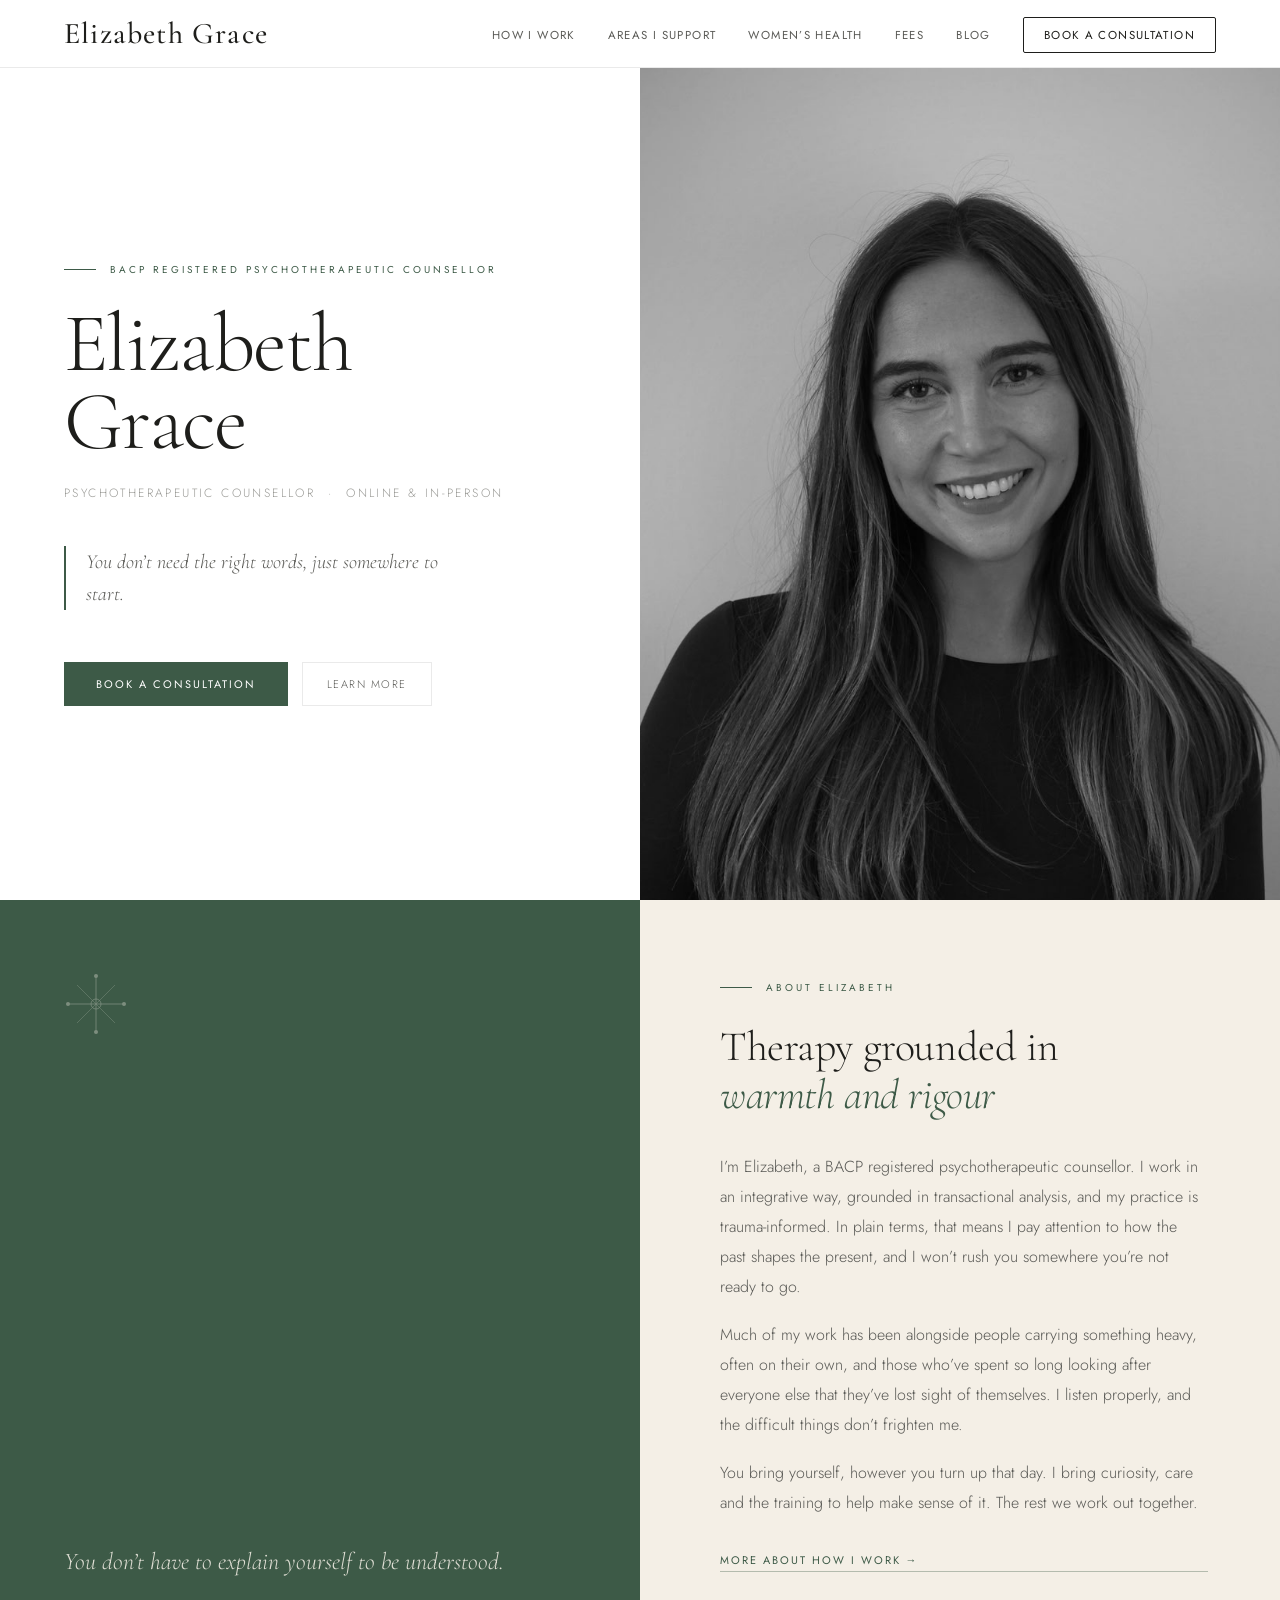
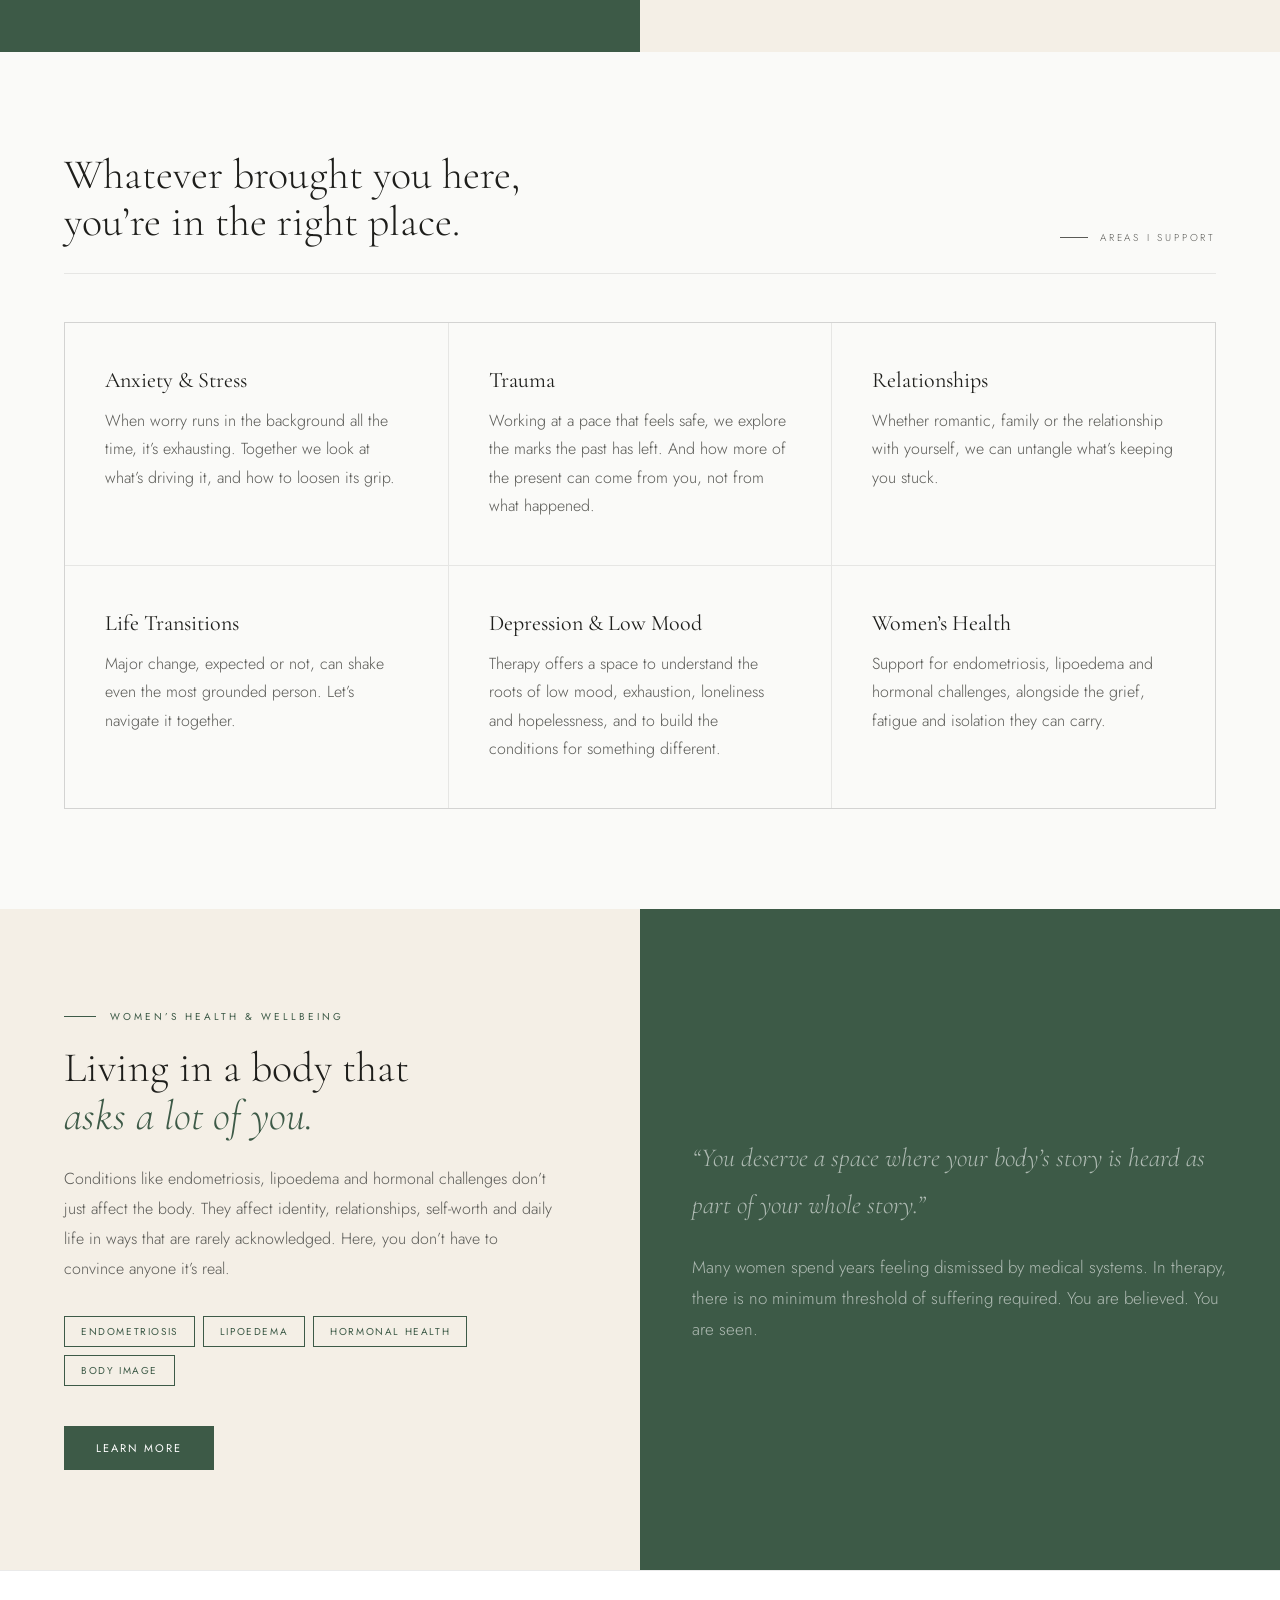
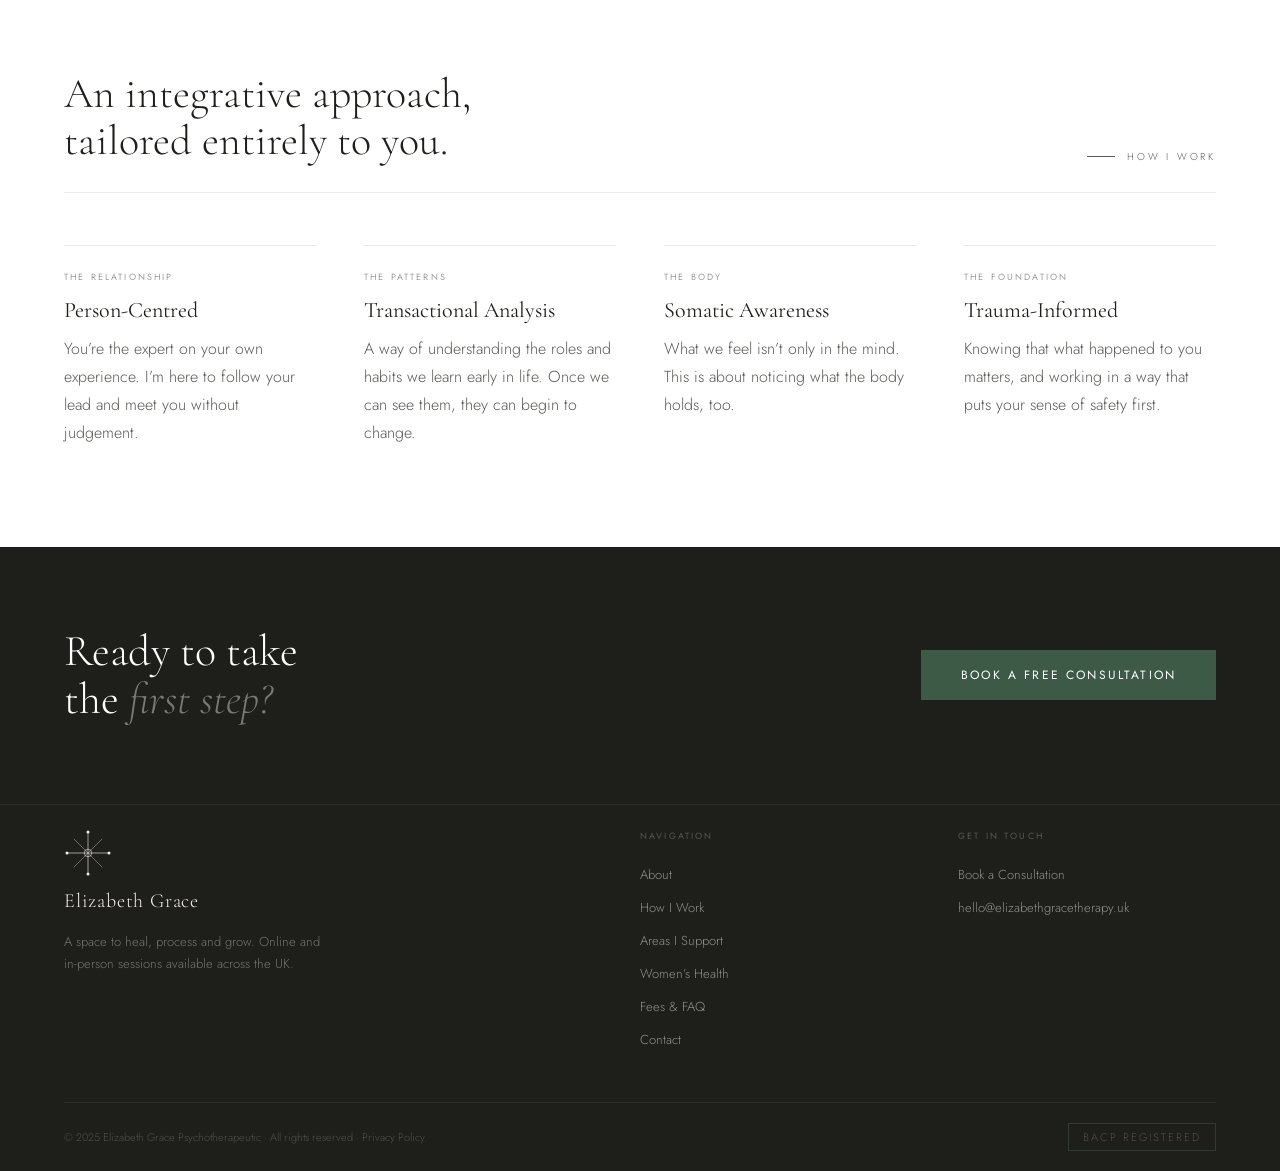
==== index.html @ cefd9133 "Initial site build" ====
﻿<!DOCTYPE html>
<html lang="en">
<head>
<meta charset="UTF-8">
<meta name="viewport" content="width=device-width, initial-scale=1.0">
<title>Elizabeth Grace &mdash; Psychotherapeutic Counsellor</title>
<link rel="stylesheet" href="styles.css">
</head>
<body>

<nav>
  <div class="nav-logo"><a href="index.html">Elizabeth Grace</a></div>
  <ul class="nav-links">
    <li><a href="how-i-work.html">How I Work</a></li>
    <li><a href="areas.html">Areas I Support</a></li>
    <li><a href="womens-health.html">Women&rsquo;s Health</a></li>
    <li><a href="fees.html">Fees</a></li>
    <li><a href="blog.html">Blog</a></li>
    <li><a href="mailto:hello@elizabethgracetherapy.uk" class="nav-book">Book a Consultation</a></li>
  </ul>
</nav>

<section class="hero page-top">
  <div class="hero-left">
    <div class="eyebrow">BACP Registered Psychotherapeutic Counsellor</div>
    <h1 class="hero-name">Elizabeth<br>Grace</h1>
    <p class="hero-role">Psychotherapeutic Counsellor &nbsp;&middot;&nbsp; Online &amp; In-Person</p>
    <p class="hero-tagline">You don&rsquo;t need the right words, just somewhere to start.</p>
    <div class="hero-actions">
      <a href="mailto:hello@elizabethgracetherapy.uk" class="btn-fill">Book a Consultation</a>
      <a href="about.html" class="btn-outline">Learn More</a>
    </div>
  </div>
  <div class="hero-right">
    <img src="assets/lizzie.jpeg" alt="Elizabeth Grace" style="background:#e8e0d5;">
  </div>
</section>

<section class="about">
  <div class="about-green">
    <svg class="about-star" width="64" height="64" viewBox="0 0 64 64" fill="none">
      <line x1="32" y1="4" x2="32" y2="60" stroke="#F4EFE6" stroke-width="0.8"/>
      <line x1="4" y1="32" x2="60" y2="32" stroke="#F4EFE6" stroke-width="0.8"/>
      <line x1="13" y1="13" x2="51" y2="51" stroke="#F4EFE6" stroke-width="0.5"/>
      <line x1="51" y1="13" x2="13" y2="51" stroke="#F4EFE6" stroke-width="0.5"/>
      <circle cx="32" cy="4" r="2" fill="#F4EFE6"/>
      <circle cx="32" cy="60" r="2" fill="#F4EFE6"/>
      <circle cx="4" cy="32" r="2" fill="#F4EFE6"/>
      <circle cx="60" cy="32" r="2" fill="#F4EFE6"/>
      <circle cx="32" cy="32" r="5" stroke="#F4EFE6" stroke-width="0.8" fill="none"/>
    </svg>
    <div>
      <p class="about-quote">You don&rsquo;t have to explain yourself to be understood.</p>
    </div>
  </div>
  <div class="about-text">
    <div class="eyebrow">About Elizabeth</div>
    <h2>Therapy grounded in<br><em>warmth and rigour</em></h2>
    <p>I&rsquo;m Elizabeth, a BACP registered psychotherapeutic counsellor. I work in an integrative way, grounded in transactional analysis, and my practice is trauma-informed. In plain terms, that means I pay attention to how the past shapes the present, and I won&rsquo;t rush you somewhere you&rsquo;re not ready to go.</p>
    <p>Much of my work has been alongside people carrying something heavy, often on their own, and those who&rsquo;ve spent so long looking after everyone else that they&rsquo;ve lost sight of themselves. I listen properly, and the difficult things don&rsquo;t frighten me.</p>
    <p>You bring yourself, however you turn up that day. I bring curiosity, care and the training to help make sense of it. The rest we work out together.</p>
    <a href="how-i-work.html" class="text-link">More about how I work &rarr;</a>
  </div>
</section>

<section class="areas">
  <div class="section-header">
    <h2>Whatever brought you here,<br>you&rsquo;re in the right place.</h2>
    <span class="section-eyebrow">Areas I Support</span>
  </div>
  <div class="areas-grid">
    <div class="area-card">
      <div class="area-title">Anxiety &amp; Stress</div>
      <p class="area-desc">When worry runs in the background all the time, it&rsquo;s exhausting. Together we look at what&rsquo;s driving it, and how to loosen its grip.</p>
    </div>
    <div class="area-card">
      <div class="area-title">Trauma</div>
      <p class="area-desc">Working at a pace that feels safe, we explore the marks the past has left. And how more of the present can come from you, not from what happened.</p>
    </div>
    <div class="area-card">
      <div class="area-title">Relationships</div>
      <p class="area-desc">Whether romantic, family or the relationship with yourself, we can untangle what&rsquo;s keeping you stuck.</p>
    </div>
    <div class="area-card">
      <div class="area-title">Life Transitions</div>
      <p class="area-desc">Major change, expected or not, can shake even the most grounded person. Let&rsquo;s navigate it together.</p>
    </div>
    <div class="area-card">
      <div class="area-title">Depression &amp; Low Mood</div>
      <p class="area-desc">Therapy offers a space to understand the roots of low mood, exhaustion, loneliness and hopelessness, and to build the conditions for something different.</p>
    </div>
    <div class="area-card">
      <div class="area-title">Women&rsquo;s Health</div>
      <p class="area-desc">Support for endometriosis, lipoedema and hormonal challenges, alongside the grief, fatigue and isolation they can carry.</p>
    </div>
  </div>
</section>

<section class="womens">
  <div class="womens-text">
    <div class="eyebrow" style="margin-bottom:20px">Women&rsquo;s Health &amp; Wellbeing</div>
    <h2>Living in a body that<br><em>asks a lot of you.</em></h2>
    <p>Conditions like endometriosis, lipoedema and hormonal challenges don&rsquo;t just affect the body. They affect identity, relationships, self-worth and daily life in ways that are rarely acknowledged. Here, you don&rsquo;t have to convince anyone it&rsquo;s real.</p>
    <div class="tags">
      <span class="tag">Endometriosis</span>
      <span class="tag">Lipoedema</span>
      <span class="tag">Hormonal Health</span>
      <span class="tag">Body Image</span>
    </div>
    <a href="womens-health.html" class="btn-fill">Learn More</a>
  </div>
  <div class="womens-panel">
    <p class="panel-quote">&ldquo;You deserve a space where your body&rsquo;s story is heard as part of your whole story.&rdquo;</p>
    <p>Many women spend years feeling dismissed by medical systems. In therapy, there is no minimum threshold of suffering required. You are believed. You are seen.</p>
  </div>
</section>

<section class="how">
  <div class="section-header">
    <h2>An integrative approach,<br>tailored entirely to you.</h2>
    <span class="section-eyebrow">How I Work</span>
  </div>
  <div class="how-grid">
    <div class="how-card">
      <div class="how-label">The Relationship</div>
      <div class="how-title">Person-Centred</div>
      <p class="how-desc">You&rsquo;re the expert on your own experience. I&rsquo;m here to follow your lead and meet you without judgement.</p>
    </div>
    <div class="how-card">
      <div class="how-label">The Patterns</div>
      <div class="how-title">Transactional Analysis</div>
      <p class="how-desc">A way of understanding the roles and habits we learn early in life. Once we can see them, they can begin to change.</p>
    </div>
    <div class="how-card">
      <div class="how-label">The Body</div>
      <div class="how-title">Somatic Awareness</div>
      <p class="how-desc">What we feel isn&rsquo;t only in the mind. This is about noticing what the body holds, too.</p>
    </div>
    <div class="how-card">
      <div class="how-label">The Foundation</div>
      <div class="how-title">Trauma-Informed</div>
      <p class="how-desc">Knowing that what happened to you matters, and working in a way that puts your sense of safety first.</p>
    </div>
  </div>
</section>

<div class="cta-band">
  <h2>Ready to take<br>the <em>first step?</em></h2>
  <a href="mailto:hello@elizabethgracetherapy.uk" class="btn-fill" style="font-size:12px; padding:16px 40px;">Book a Free Consultation</a>
</div>

<footer>
  <div class="footer-grid">
    <div>
      <div class="footer-logo">
        <svg width="48" height="48" viewBox="0 0 64 64" fill="none">
          <line x1="32" y1="4" x2="32" y2="60" stroke="#F4EFE6" stroke-width="0.8"/>
          <line x1="4" y1="32" x2="60" y2="32" stroke="#F4EFE6" stroke-width="0.8"/>
          <line x1="13" y1="13" x2="51" y2="51" stroke="#F4EFE6" stroke-width="0.5"/>
          <line x1="51" y1="13" x2="13" y2="51" stroke="#F4EFE6" stroke-width="0.5"/>
          <circle cx="32" cy="4" r="2" fill="#F4EFE6"/>
          <circle cx="32" cy="60" r="2" fill="#F4EFE6"/>
          <circle cx="4" cy="32" r="2" fill="#F4EFE6"/>
          <circle cx="60" cy="32" r="2" fill="#F4EFE6"/>
          <circle cx="32" cy="32" r="5" stroke="#F4EFE6" stroke-width="0.8" fill="none"/>
        </svg>
        <span class="footer-logo-text">Elizabeth Grace</span>
      </div>
      <p class="footer-desc">A space to heal, process and grow. Online and in-person sessions available across the UK.</p>
    </div>
    <div>
      <div class="footer-heading">Navigation</div>
      <ul class="footer-links">
        <li><a href="about.html">About</a></li>
        <li><a href="how-i-work.html">How I Work</a></li>
        <li><a href="areas.html">Areas I Support</a></li>
        <li><a href="womens-health.html">Women&rsquo;s Health</a></li>
        <li><a href="fees.html">Fees &amp; FAQ</a></li>
        <li><a href="contact.html">Contact</a></li>
      </ul>
    </div>
    <div>
      <div class="footer-heading">Get in Touch</div>
      <ul class="footer-links">
        <li><a href="mailto:hello@elizabethgracetherapy.uk">Book a Consultation</a></li>
        <li><a href="mailto:hello@elizabethgracetherapy.uk">hello@elizabethgracetherapy.uk</a></li>
      </ul>
    </div>
  </div>
  <div class="footer-bottom">
    <span>&copy; 2025 Elizabeth Grace Psychotherapeutic &middot; All rights reserved &middot; Privacy Policy</span>
    <span class="bacp-pill">BACP Registered</span>
  </div>
</footer>

</body>
</html>
---- styles.css ----
@import url('https://fonts.googleapis.com/css2?family=Cormorant+Garamond:ital,wght@0,300;0,400;0,500;1,300;1,400&family=Jost:wght@300;400;500&display=swap');

*, *::before, *::after { box-sizing: border-box; margin: 0; padding: 0; }

:root {
  --cream: #F4EFE6;
  --white: #FFFFFF;
  --off-white: #FAFAF8;
  --charcoal: #1E1E1B;
  --mid: #5A5A56;
  --light: #9A9A96;
  --green: #3D5A47;
  --green-mid: #4e7060;
  --border: rgba(30,30,27,0.09);
}

body { font-family: 'Jost', sans-serif; background: var(--white); color: var(--charcoal); }

/* ─── NAV ─────────────────────────────────────── */
nav {
  position: fixed; top: 0; left: 0; right: 0; z-index: 200;
  background: var(--white); border-bottom: 1px solid var(--border);
  padding: 0 64px; height: 68px;
  display: flex; align-items: center; justify-content: space-between;
}
.nav-logo a {
  font-family: 'Cormorant Garamond', serif;
  font-size: 30px;
  font-weight: 500;
  color: #1E1E1B;
  letter-spacing: 0.04em;
  text-decoration: none;
}
.nav-links { display: flex; gap: 32px; list-style: none; align-items: center; }
.nav-links a {
  text-decoration: none; color: var(--mid);
  font-size: 11.5px; letter-spacing: 0.12em; text-transform: uppercase;
  font-weight: 400; transition: color 0.2s;
}
.nav-links a:hover { color: var(--charcoal); }
.nav-links a.active { color: var(--charcoal); }
.nav-book {
  border: 1px solid var(--charcoal) !important;
  color: var(--charcoal) !important;
  padding: 9px 20px; border-radius: 2px;
  white-space: nowrap; flex-shrink: 0;
  transition: background 0.2s !important, color 0.2s !important;
}
.nav-book:hover { background: var(--charcoal) !important; color: var(--white) !important; }

/* ─── PAGE TOP OFFSET ─────────────────────────── */
.page-top { margin-top: 68px; }

/* ─── SHARED UTILITIES ────────────────────────── */
.eyebrow {
  font-size: 10px; letter-spacing: 0.3em; text-transform: uppercase;
  color: var(--green); font-weight: 400; margin-bottom: 28px;
  display: flex; align-items: center; gap: 14px;
}
.eyebrow::before {
  content: ''; display: block; width: 32px; height: 1px; background: var(--green);
}
.section-header {
  display: flex; justify-content: space-between; align-items: flex-end;
  margin-bottom: 48px; padding-bottom: 28px; border-bottom: 1px solid var(--border);
}
.section-header h2 {
  font-family: 'Cormorant Garamond', serif;
  font-size: 42px; font-weight: 300; color: var(--charcoal); line-height: 1.1;
}
.section-eyebrow {
  font-size: 10px; letter-spacing: 0.28em; text-transform: uppercase;
  color: var(--mid); font-weight: 300;
  display: flex; align-items: center; gap: 12px;
}
.section-eyebrow::before {
  content: ''; display: block; width: 28px; height: 1px; background: var(--mid);
}
.btn-fill {
  display: inline-block; background: var(--green); color: var(--white);
  padding: 14px 32px; text-decoration: none;
  font-size: 11px; letter-spacing: 0.18em; text-transform: uppercase;
  font-weight: 400; transition: background 0.2s;
}
.btn-fill:hover { background: var(--green-mid); }
.btn-outline {
  display: inline-block; border: 1px solid var(--border);
  color: var(--mid); padding: 13px 24px; text-decoration: none;
  font-size: 11px; letter-spacing: 0.14em; text-transform: uppercase;
  font-weight: 300; transition: border-color 0.2s, color 0.2s;
}
.btn-outline:hover { border-color: var(--charcoal); color: var(--charcoal); }
.text-link {
  display: inline-flex; align-items: center; gap: 8px;
  margin-top: 16px; color: var(--green); text-decoration: none;
  font-size: 11px; letter-spacing: 0.18em; text-transform: uppercase;
  font-weight: 400; border-bottom: 1px solid rgba(61,90,71,0.35);
  padding-bottom: 3px; transition: border-color 0.2s;
}
.text-link:hover { border-color: var(--green); }

/* ─── HERO ────────────────────────────────────── */
.hero {
  display: grid;
  grid-template-columns: 1fr 1fr;
  height: calc(100vh - 68px);
  min-height: 560px;
}
.hero-left {
  display: flex; flex-direction: column; justify-content: center;
  padding: 80px 72px 80px 64px;
  background: var(--white);
}
.hero-name {
  font-family: 'Cormorant Garamond', serif;
  font-size: clamp(56px, 6.5vw, 88px);
  font-weight: 300; color: var(--charcoal);
  line-height: 0.93; letter-spacing: -0.02em;
  margin-bottom: 24px;
}
.hero-role {
  font-size: 12px; letter-spacing: 0.2em; text-transform: uppercase;
  color: var(--light); font-weight: 300; margin-bottom: 44px;
}
.hero-tagline {
  font-family: 'Cormorant Garamond', serif;
  font-size: 20px; font-style: italic; font-weight: 300;
  color: var(--mid); line-height: 1.6; margin-bottom: 52px;
  max-width: 380px; border-left: 2px solid var(--green);
  padding-left: 20px;
}
.hero-actions { display: flex; gap: 14px; align-items: center; }
.hero-right { position: relative; overflow: hidden; }
.hero-right img {
  width: 100%; height: 100%;
  object-fit: cover; object-position: center 10%;
  display: block; background: var(--cream);
}

/* ─── ABOUT SPLIT ─────────────────────────────── */
.about {
  display: grid;
  grid-template-columns: 1fr 1fr;
  min-height: 680px;
}
.about-green {
  background: var(--green);
  display: flex; flex-direction: column;
  justify-content: space-between;
  padding: 72px 64px;
}
.about-star { opacity: 0.35; }
.about-quote {
  font-family: 'Cormorant Garamond', serif;
  font-size: 24px; font-style: italic; font-weight: 300;
  color: rgba(244,239,230,0.88); line-height: 1.55; margin-bottom: 0;
}
.about-quote-attr {
  font-size: 9px; letter-spacing: 0.22em; text-transform: uppercase;
  color: rgba(244,239,230,0.4); font-weight: 300;
}
.about-text {
  background: var(--cream);
  padding: 80px 72px 80px 80px;
  display: flex; flex-direction: column; justify-content: center;
}
.about-text h2 {
  font-family: 'Cormorant Garamond', serif;
  font-size: 42px; font-weight: 300; color: var(--charcoal);
  line-height: 1.15; margin-bottom: 32px; letter-spacing: -0.01em;
}
.about-text h2 em { font-style: italic; color: var(--green); }
.about-text p {
  font-size: 16px; line-height: 1.88; color: var(--mid);
  font-weight: 300; margin-bottom: 18px; max-width: 480px;
}

/* ─── AREAS ───────────────────────────────────── */
.areas {
  padding: 100px 64px;
  background: var(--off-white);
}
.areas-grid {
  display: grid; grid-template-columns: repeat(3, 1fr);
  gap: 1px; background: var(--border); border: 1px solid var(--border);
}
.area-card {
  background: var(--off-white); padding: 44px 40px; transition: background 0.2s;
}
.area-card:hover { background: var(--white); }
.area-title {
  font-family: 'Cormorant Garamond', serif; font-size: 22px;
  font-weight: 400; color: var(--charcoal); margin-bottom: 14px;
}
.area-desc { font-size: 16px; line-height: 1.78; color: var(--mid); font-weight: 300; }

/* ─── WOMEN'S HEALTH ──────────────────────────── */
.womens {
  display: grid; grid-template-columns: 1fr 1fr;
  background: var(--cream);
}
.womens-text { padding: 100px 80px 100px 64px; }
.womens-text h2 {
  font-family: 'Cormorant Garamond', serif; font-size: 42px;
  font-weight: 300; color: var(--charcoal); line-height: 1.15; margin-bottom: 24px;
}
.womens-text h2 em { font-style: italic; color: var(--green); }
.womens-text p {
  font-size: 16px; line-height: 1.88; color: var(--mid);
  font-weight: 300; margin-bottom: 32px; max-width: 520px;
}
.tags { display: flex; flex-wrap: wrap; gap: 8px; margin-bottom: 40px; }
.tag {
  border: 1px solid var(--green); color: var(--green);
  font-size: 10px; letter-spacing: 0.16em; text-transform: uppercase;
  padding: 7px 16px; font-weight: 400;
}
.womens-panel {
  background: var(--green); padding: 90px 52px;
  display: flex; flex-direction: column; justify-content: center;
}
.panel-quote {
  font-family: 'Cormorant Garamond', serif; font-size: 24px;
  font-weight: 300; font-style: italic;
  color: rgba(255,255,255,0.88); line-height: 1.55; margin-bottom: 24px;
}
.womens-panel .panel-quote { font-size: 26px; }
.womens-panel p {
  font-size: 17px; line-height: 1.8; color: rgba(255,255,255,0.58); font-weight: 300;
}

/* ─── HOW I WORK ──────────────────────────────── */
.how {
  padding: 100px 64px;
  background: var(--white);
  border-top: 1px solid var(--border);
}
.how-grid {
  display: grid; grid-template-columns: repeat(4, 1fr);
  gap: 48px; margin-top: 52px;
}
.how-card { border-top: 1px solid var(--border); padding-top: 24px; }
.how-label {
  font-size: 9px; letter-spacing: 0.24em; text-transform: uppercase;
  color: var(--light); font-weight: 400; margin-bottom: 14px;
}
.how-title {
  font-family: 'Cormorant Garamond', serif; font-size: 22px;
  font-weight: 400; color: var(--charcoal); margin-bottom: 12px;
}
.how-desc { font-size: 16px; line-height: 1.75; color: var(--mid); font-weight: 300; }

/* ─── CTA BAND ────────────────────────────────── */
.cta-band {
  background: var(--charcoal); padding: 80px 64px;
  display: flex; align-items: center; justify-content: space-between; gap: 40px;
}
.cta-band h2 {
  font-family: 'Cormorant Garamond', serif; font-size: 44px;
  font-weight: 300; color: var(--white); line-height: 1.1;
}
.cta-band h2 em { font-style: italic; color: rgba(255,255,255,0.4); }

/* ─── PAGE HEADER ─────────────────────────────── */
.page-header {
  padding: 80px 64px 64px;
  background: var(--cream);
  border-bottom: 1px solid var(--border);
}
.page-header .eyebrow { margin-bottom: 20px; }
.page-header h1 {
  font-family: 'Cormorant Garamond', serif;
  font-size: clamp(40px, 5vw, 68px);
  font-weight: 300; color: var(--charcoal);
  line-height: 1.05; letter-spacing: -0.02em;
  max-width: 700px;
}
.page-header h1 em { font-style: italic; color: var(--green); }
.page-header p {
  font-size: 15px; line-height: 1.85; color: var(--mid);
  font-weight: 300; max-width: 560px; margin-top: 28px;
}

/* ─── FEES ────────────────────────────────────── */
.fees-section { padding: 100px 64px; background: var(--white); }
.fees-grid {
  display: grid; grid-template-columns: 1fr 1fr;
  gap: 2px; background: var(--border); border: 1px solid var(--border);
  margin-bottom: 72px;
}
.fee-card {
  background: var(--white); padding: 52px 48px;
}
.fee-card.featured { background: var(--off-white); }
.fee-label {
  font-size: 9px; letter-spacing: 0.24em; text-transform: uppercase;
  color: var(--light); font-weight: 400; margin-bottom: 14px;
}
.fee-title {
  font-family: 'Cormorant Garamond', serif; font-size: 28px;
  font-weight: 400; color: var(--charcoal); margin-bottom: 8px;
}
.fee-price {
  font-family: 'Cormorant Garamond', serif; font-size: 52px;
  font-weight: 300; color: var(--green); line-height: 1; margin-bottom: 24px;
}
.fee-price span { font-size: 18px; color: var(--mid); vertical-align: super; }
.fee-desc { font-size: 13.5px; line-height: 1.8; color: var(--mid); font-weight: 300; }
.faq-section { padding: 0 64px 100px; }
.faq-section h2 {
  font-family: 'Cormorant Garamond', serif; font-size: 36px;
  font-weight: 300; color: var(--charcoal);
  margin-bottom: 40px; padding-bottom: 24px; border-bottom: 1px solid var(--border);
}
.faq-item { border-bottom: 1px solid var(--border); padding: 28px 0; }
.faq-q {
  font-size: 15px; font-weight: 400; color: var(--charcoal); margin-bottom: 12px;
}
.faq-a { font-size: 13.5px; line-height: 1.8; color: var(--mid); font-weight: 300; }

/* ─── CONTACT ─────────────────────────────────── */
.contact-section {
  display: grid; grid-template-columns: 1fr 1fr;
  min-height: 600px;
}
.contact-left { padding: 80px 64px; background: var(--white); }
.contact-left h2 {
  font-family: 'Cormorant Garamond', serif; font-size: 42px;
  font-weight: 300; color: var(--charcoal); line-height: 1.1;
  margin-bottom: 32px;
}
.contact-left h2 em { font-style: italic; color: var(--green); }
.contact-detail {
  display: flex; flex-direction: column; gap: 24px; margin-bottom: 48px;
}
.contact-item { display: flex; flex-direction: column; gap: 4px; }
.contact-item-label {
  font-size: 9px; letter-spacing: 0.24em; text-transform: uppercase;
  color: var(--light); font-weight: 400;
}
.contact-item-value {
  font-size: 15px; color: var(--charcoal); font-weight: 300;
}
.contact-item-value a {
  color: var(--green); text-decoration: none;
}
.contact-item-value a:hover { text-decoration: underline; }
.contact-right {
  background: var(--green); padding: 80px 64px;
  display: flex; flex-direction: column; justify-content: center;
}
.contact-right p.panel-quote { margin-bottom: 32px; }
.contact-right p {
  font-size: 13px; line-height: 1.8; color: rgba(255,255,255,0.58); font-weight: 300;
}

/* ─── INTERIOR PAGE BODY ──────────────────────── */
.interior-body { padding: 80px 64px; }
.interior-body h2 {
  font-family: 'Cormorant Garamond', serif; font-size: 38px;
  font-weight: 300; color: var(--charcoal); line-height: 1.15;
  margin-bottom: 24px; margin-top: 56px;
}
.interior-body h2:first-child { margin-top: 0; }
.interior-body h2 em { font-style: italic; color: var(--green); }
.interior-body p {
  font-size: 14.5px; line-height: 1.9; color: var(--mid);
  font-weight: 300; max-width: 680px; margin-bottom: 18px;
}
.interior-body .eyebrow { margin-bottom: 16px; margin-top: 56px; }
.interior-body .eyebrow:first-child { margin-top: 0; }

/* ─── TWO COL INTERIOR ────────────────────────── */
.two-col {
  display: grid; grid-template-columns: 1fr 1fr;
  gap: 80px; padding: 80px 64px;
  background: var(--off-white);
}
.two-col h3 {
  font-family: 'Cormorant Garamond', serif; font-size: 26px;
  font-weight: 400; color: var(--charcoal); margin-bottom: 18px;
}
.two-col p { font-size: 13.5px; line-height: 1.82; color: var(--mid); font-weight: 300; margin-bottom: 14px; }

/* ─── STATEMENT BAND ──────────────────────────── */
.statement-band {
  background: var(--off-white);
  padding: 120px 64px;
  display: flex; justify-content: center;
}
.statement-text {
  font-family: 'Cormorant Garamond', serif;
  font-size: 22px; font-style: italic; font-weight: 300;
  color: var(--mid); line-height: 1.6;
  max-width: 700px; text-align: center;
}

/* ─── BLOG ────────────────────────────────────── */
.blog-section {
  padding: 80px 64px 100px;
  background: var(--off-white);
}
.blog-grid {
  display: grid; grid-template-columns: repeat(3, 1fr);
  gap: 1px; background: var(--border); border: 1px solid var(--border);
}
.blog-card {
  background: var(--white); padding: 44px 40px;
  display: flex; flex-direction: column;
  transition: background 0.2s;
}
.blog-card:hover { background: var(--off-white); }
.blog-date {
  font-size: 10px; letter-spacing: 0.2em; text-transform: uppercase;
  color: var(--light); font-weight: 400; margin-bottom: 16px;
}
.blog-title {
  font-family: 'Cormorant Garamond', serif; font-size: 24px;
  font-weight: 400; color: var(--charcoal); line-height: 1.2; margin-bottom: 14px;
}
.blog-excerpt {
  font-size: 16px; line-height: 1.78; color: var(--mid);
  font-weight: 300; margin-bottom: 22px; flex-grow: 1;
}

/* ─── FOOTER ──────────────────────────────────── */
footer {
  background: var(--charcoal); padding: 24px 64px 0;
  border-top: 1px solid rgba(255,255,255,0.06);
}
.footer-grid {
  display: grid; grid-template-columns: 2fr 1fr 1fr;
  gap: 60px; padding-bottom: 52px;
}
.footer-logo {
  display: flex; flex-direction: column; align-items: flex-start;
  text-align: left; margin-top: 0; margin-bottom: 18px;
}
.footer-logo svg { width: 48px; height: 48px; margin-bottom: 12px; }
.footer-logo-text {
  font-family: 'Cormorant Garamond', serif;
  font-size: 20px; font-weight: 300;
  color: #F4EFE6; letter-spacing: 0.04em;
}
.footer-desc {
  font-size: 13px; line-height: 1.75;
  color: rgba(255,255,255,0.38); font-weight: 300; max-width: 260px;
}
.footer-heading {
  font-size: 9px; letter-spacing: 0.24em; text-transform: uppercase;
  color: rgba(255,255,255,0.25); margin-bottom: 20px;
}
.footer-links { list-style: none; display: flex; flex-direction: column; gap: 10px; }
.footer-links a {
  text-decoration: none; color: rgba(255,255,255,0.5);
  font-size: 13px; font-weight: 300; transition: color 0.2s;
}
.footer-links a:hover { color: var(--white); }
.footer-bottom {
  border-top: 1px solid rgba(255,255,255,0.07);
  padding: 20px 0; display: flex; justify-content: space-between; align-items: center;
}
.footer-bottom span { font-size: 11px; color: rgba(255,255,255,0.22); font-weight: 300; }
.bacp-pill {
  font-size: 9px; letter-spacing: 0.18em; text-transform: uppercase;
  color: var(--green); border: 1px solid rgba(61,90,71,0.5); padding: 5px 14px;
}

/* ─── RESPONSIVE ──────────────────────────────── */
@media (max-width: 900px) {
  nav { padding: 0 24px; }
  .nav-links { gap: 18px; }
  .hero { grid-template-columns: 1fr; height: auto; }
  .hero-right { height: 400px; }
  .hero-left { padding: 60px 24px; }
  .about { grid-template-columns: 1fr; }
  .about-text { padding: 60px 24px; }
  .about-green { padding: 60px 24px; }
  .areas { padding: 60px 24px; }
  .areas-grid { grid-template-columns: 1fr; }
  .blog-section { padding: 60px 24px; }
  .blog-grid { grid-template-columns: 1fr; }
  .womens { grid-template-columns: 1fr; }
  .womens-text { padding: 60px 24px; }
  .womens-panel { padding: 60px 24px; }
  .how { padding: 60px 24px; }
  .how-grid { grid-template-columns: 1fr 1fr; gap: 32px; }
  .cta-band { flex-direction: column; text-align: center; padding: 60px 24px; }
  footer { padding: 48px 24px 0; }
  .footer-grid { grid-template-columns: 1fr; gap: 40px; }
  .page-header { padding: 60px 24px 48px; }
  .fees-section { padding: 60px 24px; }
  .fees-grid { grid-template-columns: 1fr; }
  .faq-section { padding: 0 24px 60px; }
  .contact-section { grid-template-columns: 1fr; }
  .contact-left { padding: 60px 24px; }
  .contact-right { padding: 60px 24px; }
  .interior-body { padding: 60px 24px; }
  .two-col { grid-template-columns: 1fr; padding: 60px 24px; gap: 40px; }
  .statement-band { padding: 72px 24px; }
  .section-header { flex-direction: column; align-items: flex-start; gap: 12px; }
}

/* Tablet: stack nav into two clean rows so links and the
   Book a Consultation button never wrap or overlap. */
@media (min-width: 601px) and (max-width: 1024px) {
  nav {
    position: static;
    flex-direction: column;
    align-items: center;
    height: auto;
    padding: 16px 24px;
    gap: 12px;
  }
  .nav-links {
    flex-wrap: wrap;
    justify-content: center;
    row-gap: 12px;
    gap: 14px 20px;
  }
  .page-top { margin-top: 0; }
  .hero { height: auto; min-height: 560px; }
}
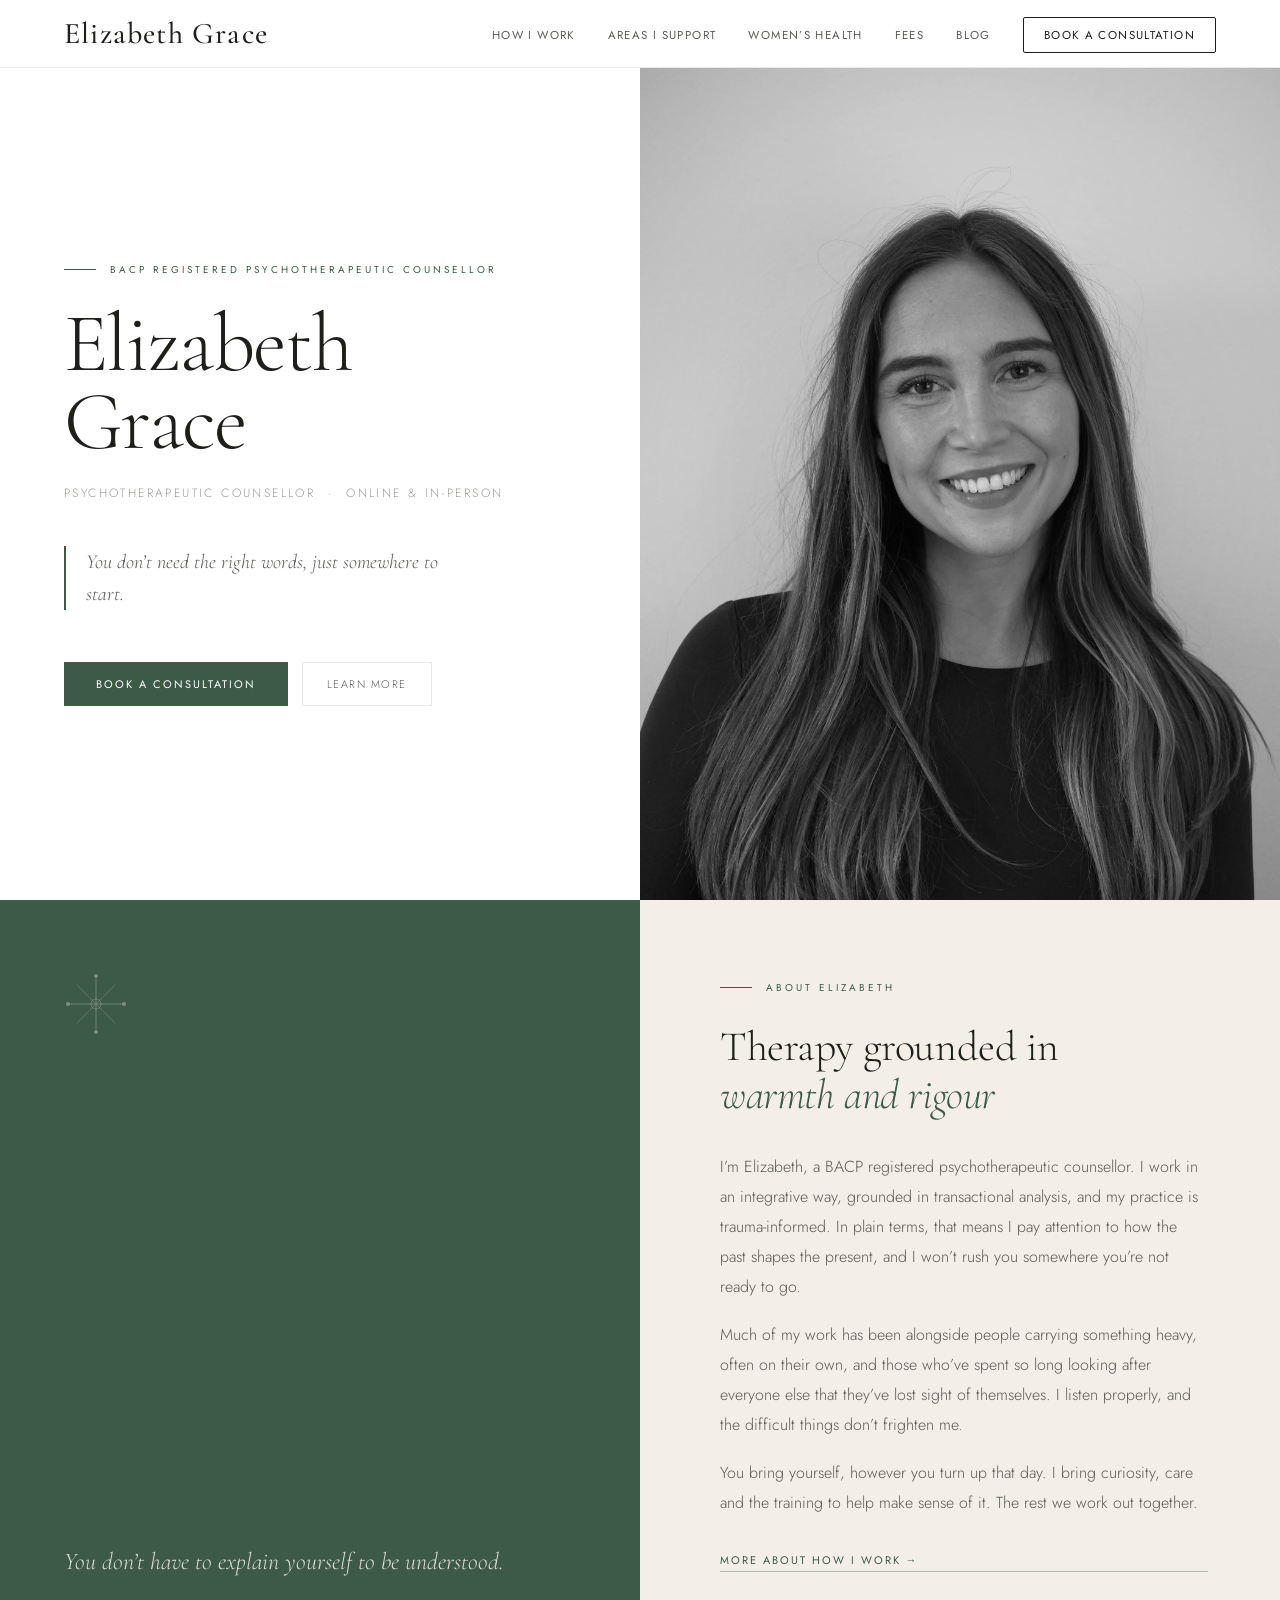
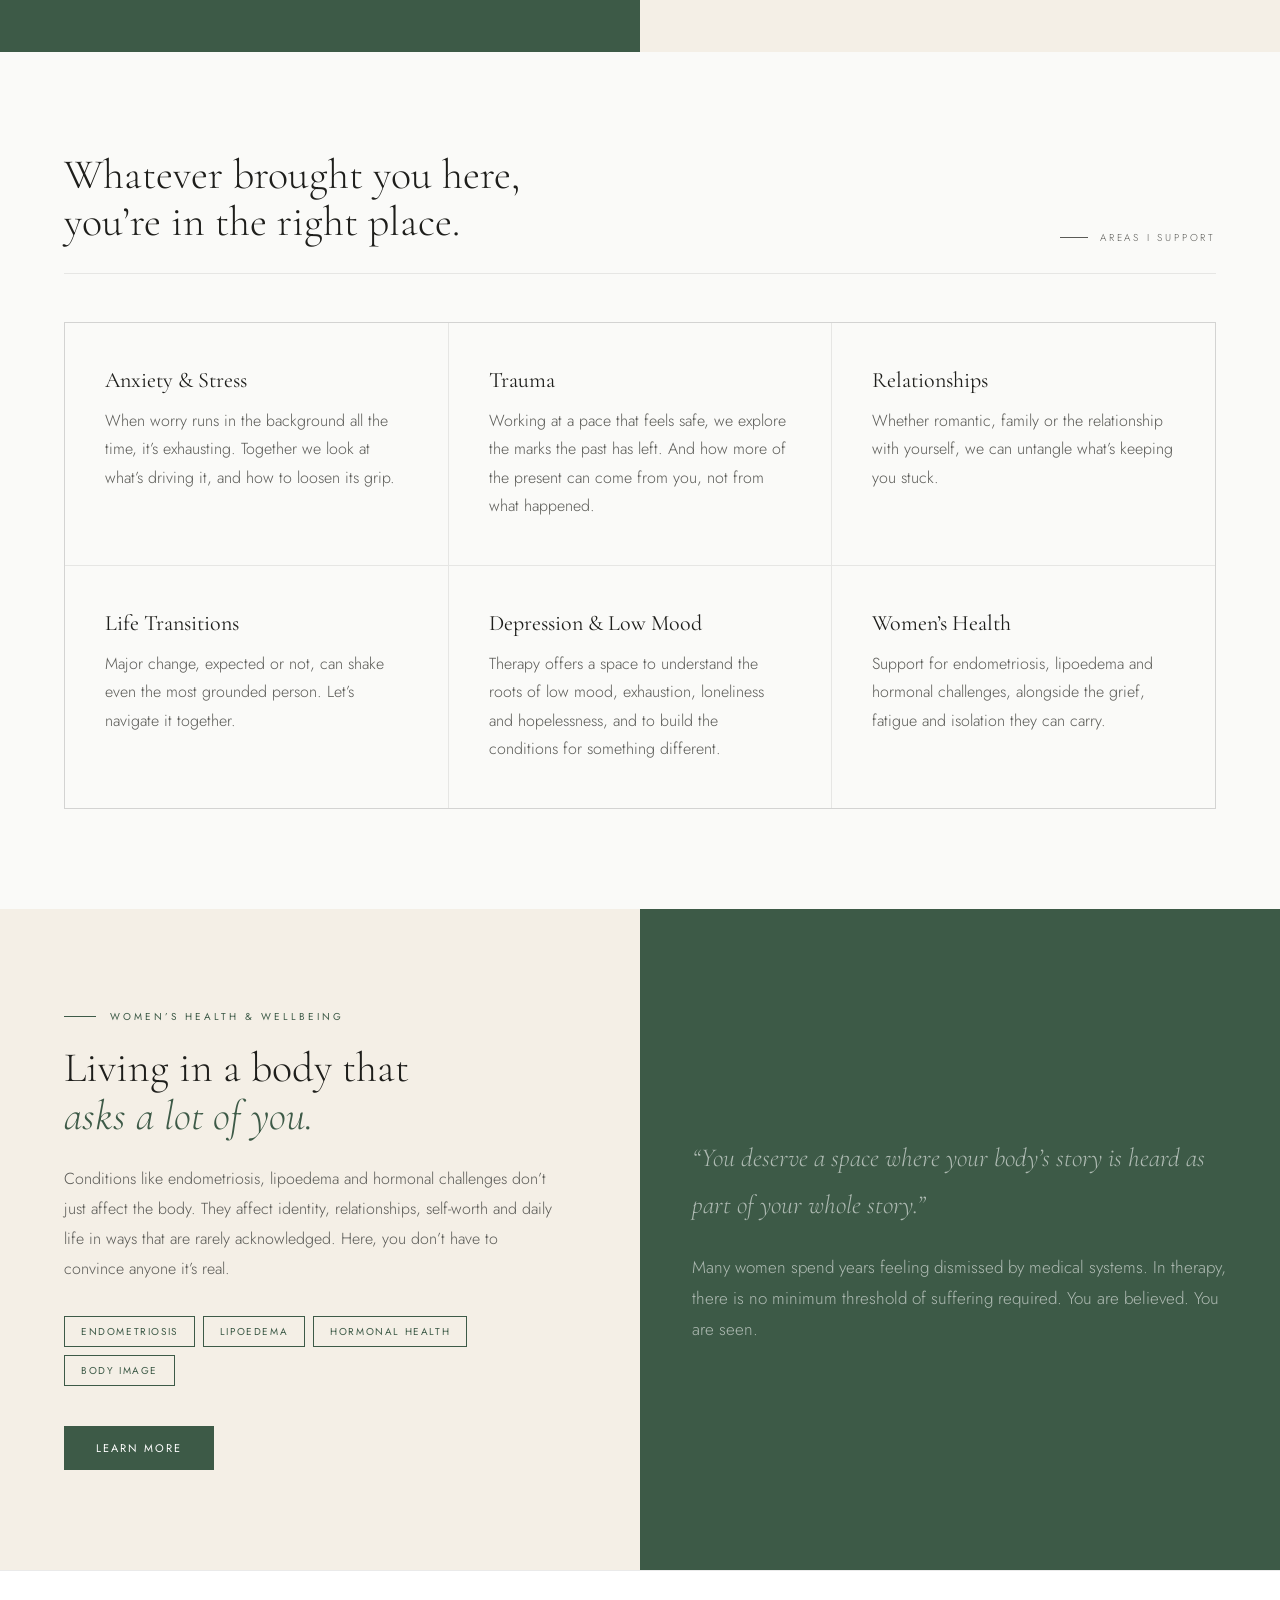
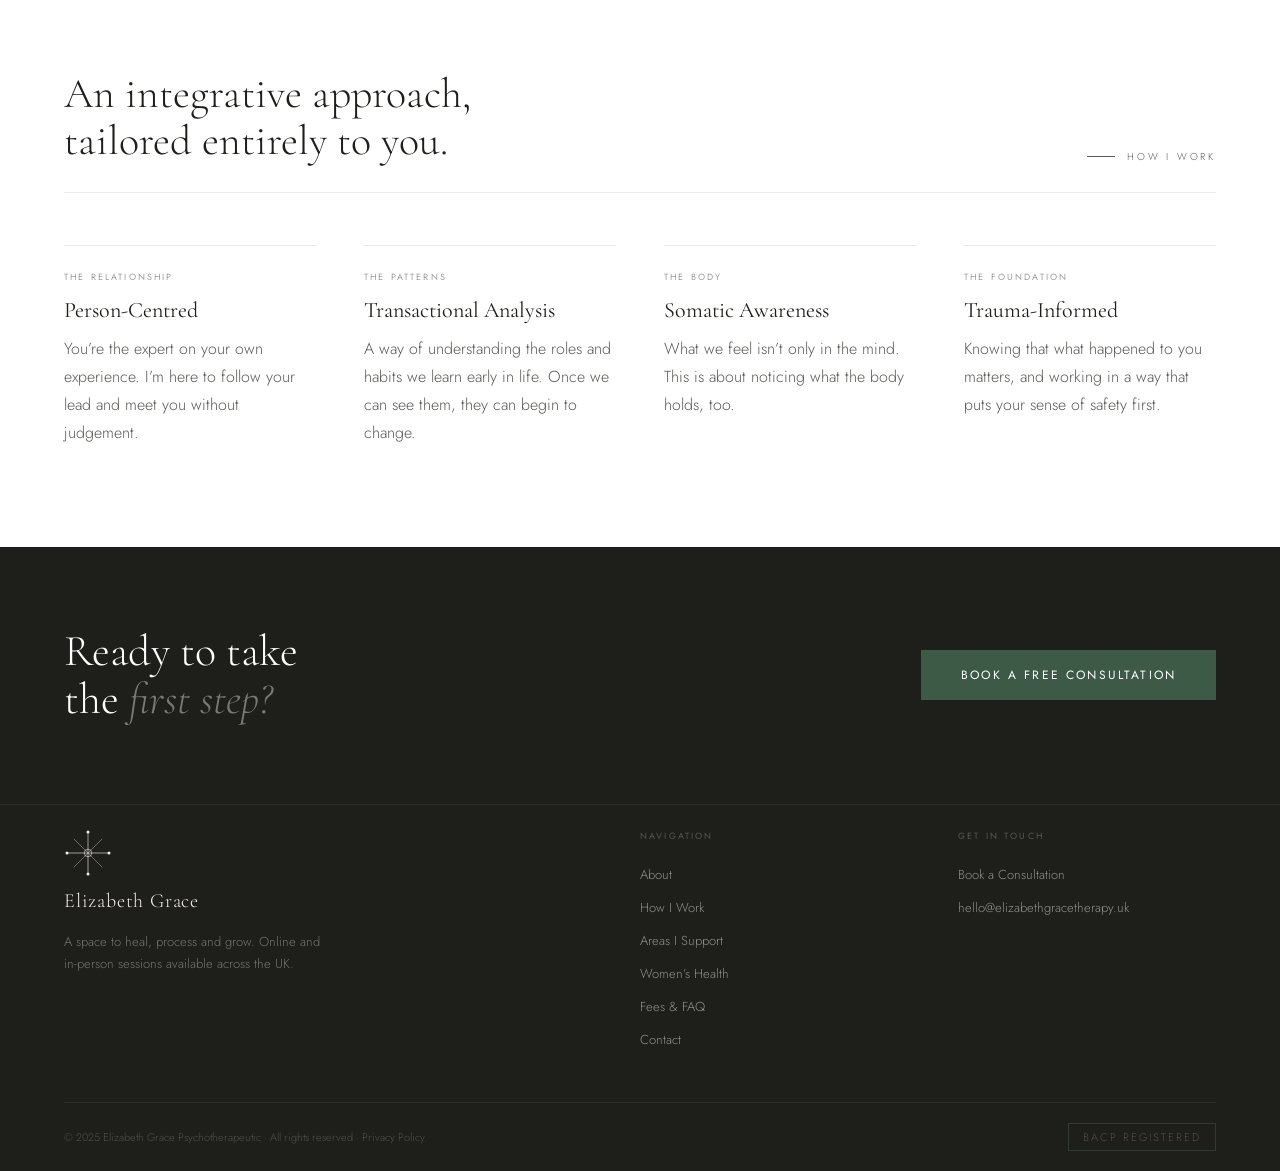
==== commit 6e25ff9d: "Contact form, button links, mobile fixes, content updates, new photo" ====
--- a/index.html
+++ b/index.html
@@ -10,13 +10,16 @@
 
 <nav>
   <div class="nav-logo"><a href="index.html">Elizabeth Grace</a></div>
+  <button class="nav-toggle" aria-label="Open menu" aria-expanded="false">
+    <span></span><span></span><span></span>
+  </button>
   <ul class="nav-links">
     <li><a href="how-i-work.html">How I Work</a></li>
     <li><a href="areas.html">Areas I Support</a></li>
     <li><a href="womens-health.html">Women&rsquo;s Health</a></li>
     <li><a href="fees.html">Fees</a></li>
     <li><a href="blog.html">Blog</a></li>
-    <li><a href="mailto:hello@elizabethgracetherapy.uk" class="nav-book">Book a Consultation</a></li>
+    <li><a href="contact.html" class="nav-book">Book a Consultation</a></li>
   </ul>
 </nav>
 
@@ -27,7 +30,7 @@
     <p class="hero-role">Psychotherapeutic Counsellor &nbsp;&middot;&nbsp; Online &amp; In-Person</p>
     <p class="hero-tagline">You don&rsquo;t need the right words, just somewhere to start.</p>
     <div class="hero-actions">
-      <a href="mailto:hello@elizabethgracetherapy.uk" class="btn-fill">Book a Consultation</a>
+      <a href="contact.html" class="btn-fill">Book a Consultation</a>
       <a href="about.html" class="btn-outline">Learn More</a>
     </div>
   </div>
@@ -146,7 +149,7 @@
 
 <div class="cta-band">
   <h2>Ready to take<br>the <em>first step?</em></h2>
-  <a href="mailto:hello@elizabethgracetherapy.uk" class="btn-fill" style="font-size:12px; padding:16px 40px;">Book a Free Consultation</a>
+  <a href="contact.html" class="btn-fill" style="font-size:12px; padding:16px 40px;">Book a Free Consultation</a>
 </div>
 
 <footer>
@@ -193,5 +196,6 @@
   </div>
 </footer>
 
+<script src="script.js"></script>
 </body>
 </html>
--- a/styles.css
+++ b/styles.css
@@ -353,6 +353,29 @@
 .contact-right p {
   font-size: 13px; line-height: 1.8; color: rgba(255,255,255,0.58); font-weight: 300;
 }
+
+/* ─── CONTACT FORM ────────────────────────────── */
+.contact-form { margin-top: 40px; display: flex; flex-direction: column; gap: 24px; }
+.form-field { display: flex; flex-direction: column; gap: 8px; }
+.form-field label {
+  font-size: 9px; letter-spacing: 0.24em; text-transform: uppercase;
+  color: var(--light); font-weight: 400;
+}
+.form-field input,
+.form-field textarea {
+  width: 100%;
+  font-family: 'Jost', sans-serif; font-size: 14px; font-weight: 300;
+  color: var(--charcoal); background: var(--white);
+  border: 1px solid var(--border); border-radius: 0;
+  padding: 14px 16px; outline: none;
+  transition: border-color 0.2s;
+  -webkit-appearance: none;
+}
+.form-field input::placeholder,
+.form-field textarea::placeholder { color: var(--light); }
+.form-field input:focus,
+.form-field textarea:focus { border-color: var(--green); }
+.form-field textarea { resize: vertical; min-height: 140px; line-height: 1.7; }
 
 /* ─── INTERIOR PAGE BODY ──────────────────────── */
 .interior-body { padding: 80px 64px; }
@@ -501,9 +524,23 @@
   .section-header { flex-direction: column; align-items: flex-start; gap: 12px; }
 }
 
-/* Tablet: stack nav into two clean rows so links and the
-   Book a Consultation button never wrap or overlap. */
-@media (min-width: 601px) and (max-width: 1024px) {
+/* ─── NAV TOGGLE (hamburger) ──────────────────── */
+.nav-toggle {
+  display: none;
+  flex-direction: column; justify-content: center; gap: 5px;
+  background: none; border: none; cursor: pointer; padding: 8px;
+  flex-shrink: 0;
+}
+.nav-toggle span {
+  display: block; width: 22px; height: 1.5px;
+  background: var(--charcoal); transition: transform 0.2s, opacity 0.2s;
+}
+.nav-toggle[aria-expanded="true"] span:nth-child(1) { transform: translateY(6.5px) rotate(45deg); }
+.nav-toggle[aria-expanded="true"] span:nth-child(2) { opacity: 0; }
+.nav-toggle[aria-expanded="true"] span:nth-child(3) { transform: translateY(-6.5px) rotate(-45deg); }
+
+/* Tablet (768px–1024px): stack nav into two rows */
+@media (min-width: 768px) and (max-width: 1024px) {
   nav {
     position: static;
     flex-direction: column;
@@ -521,3 +558,58 @@
   .page-top { margin-top: 0; }
   .hero { height: auto; min-height: 560px; }
 }
+
+/* Mobile (max 767px): hamburger menu + layout */
+@media (max-width: 767px) {
+  nav {
+    padding: 0 20px;
+    height: 60px;
+  }
+  .page-top { margin-top: 60px; }
+  .hero { min-height: 0; }
+  .nav-toggle { display: flex; }
+  .nav-links {
+    display: none;
+    position: fixed; top: 60px; left: 0; right: 0;
+    background: var(--white);
+    flex-direction: column;
+    padding: 0 20px 20px;
+    gap: 0;
+    border-bottom: 1px solid var(--border);
+    box-shadow: 0 4px 16px rgba(0,0,0,0.06);
+    z-index: 199;
+  }
+  .nav-links.open { display: flex; }
+  .nav-links li { border-bottom: 1px solid var(--border); }
+  .nav-links a { display: block; padding: 14px 0; }
+  .nav-links .nav-book {
+    display: block; margin-top: 8px; text-align: center;
+    padding: 12px 20px !important; white-space: normal;
+  }
+  /* Heading scale-downs */
+  .hero-name { font-size: 48px; }
+  .section-header h2 { font-size: 28px; }
+  .about-text h2 { font-size: 28px; }
+  .womens-text h2 { font-size: 28px; }
+  .cta-band h2 { font-size: 30px; }
+  .contact-left h2 { font-size: 28px; }
+  .interior-body h2 { font-size: 26px; }
+  .faq-section h2 { font-size: 26px; }
+  /* How-grid: 1 column on mobile (overrides 900px 1fr 1fr) */
+  .how-grid { grid-template-columns: 1fr; gap: 28px; }
+  /* Tighten paddings */
+  .cta-band { padding: 56px 20px; }
+  .statement-band { padding: 56px 20px; }
+  .page-header { padding: 48px 20px 40px; }
+  .areas { padding: 56px 20px; }
+  .how { padding: 56px 20px; }
+  .fees-section { padding: 56px 20px; }
+  .faq-section { padding: 0 20px 56px; }
+  .interior-body { padding: 56px 20px; }
+  .two-col { padding: 56px 20px; }
+  .womens-text { padding: 56px 20px; }
+  .womens-panel { padding: 56px 20px; }
+  .contact-left { padding: 56px 20px; }
+  .contact-right { padding: 56px 20px; }
+  footer { padding: 40px 20px 0; }
+}
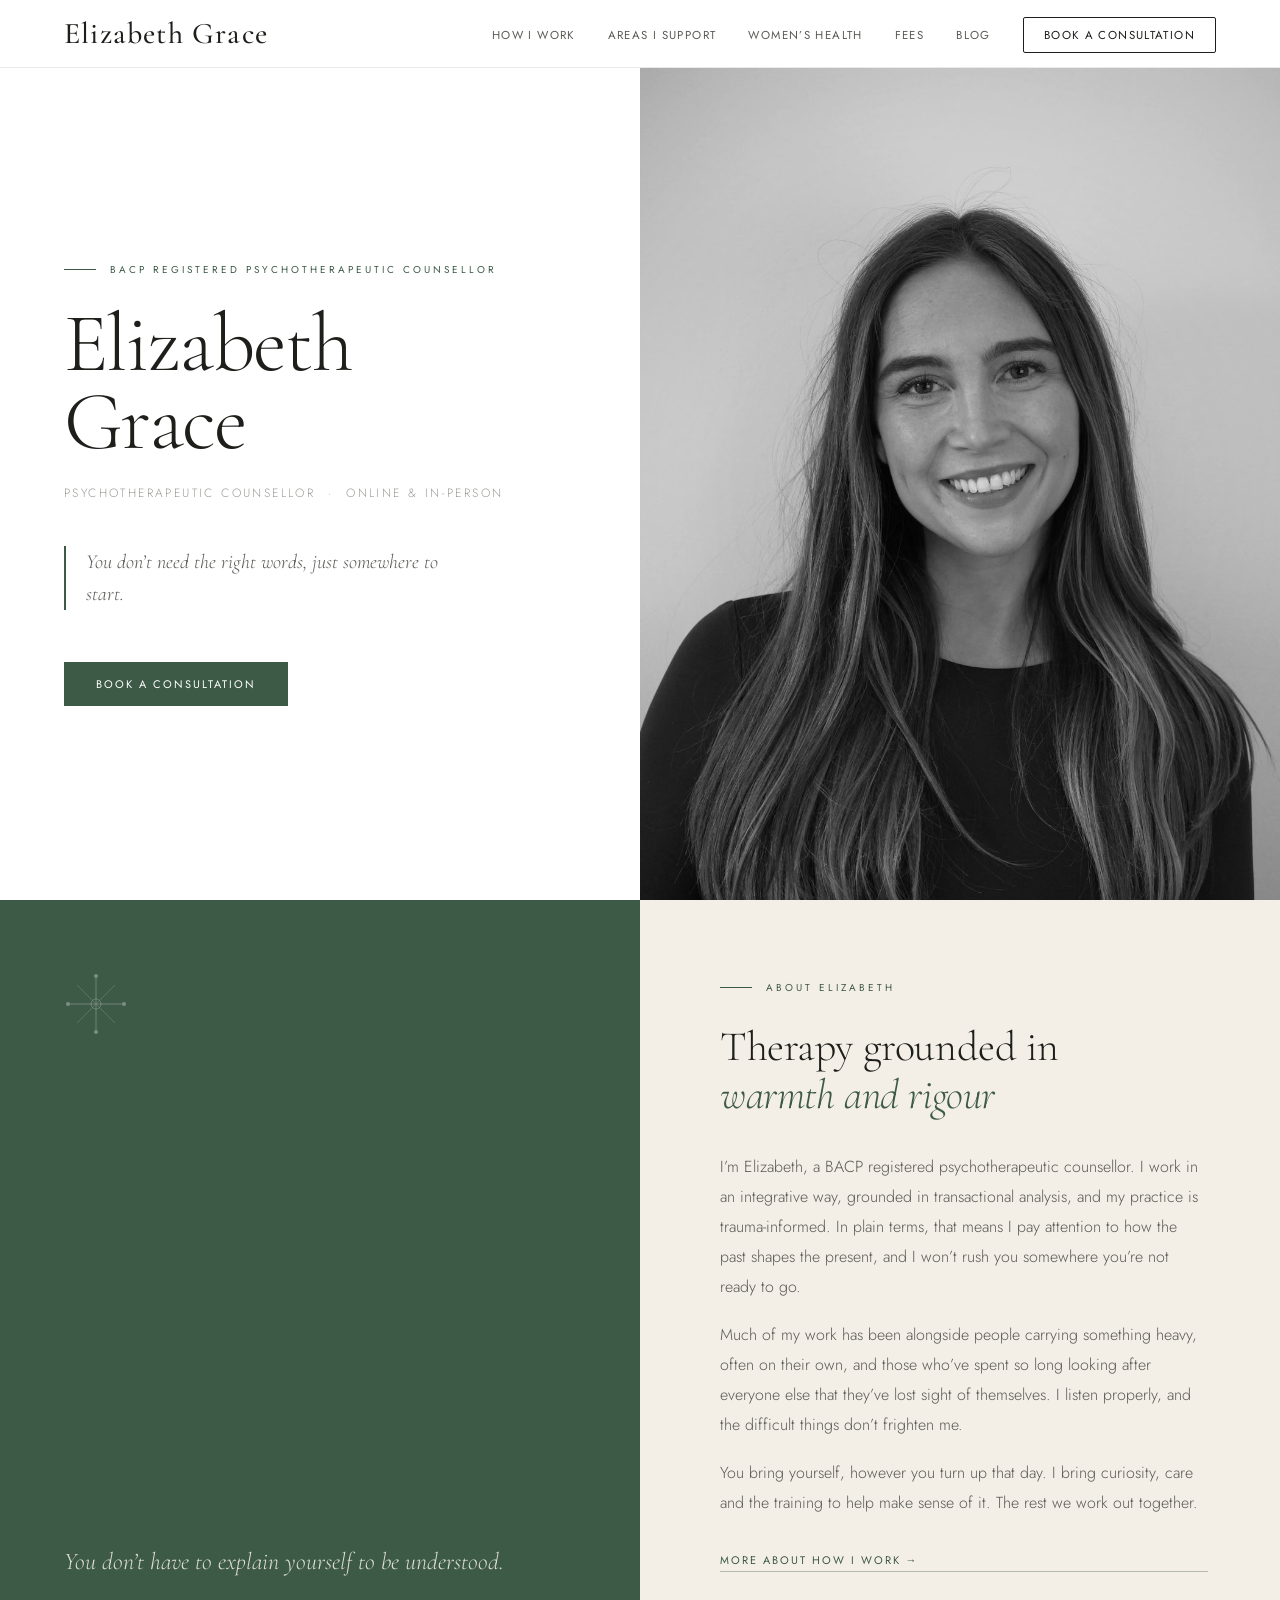
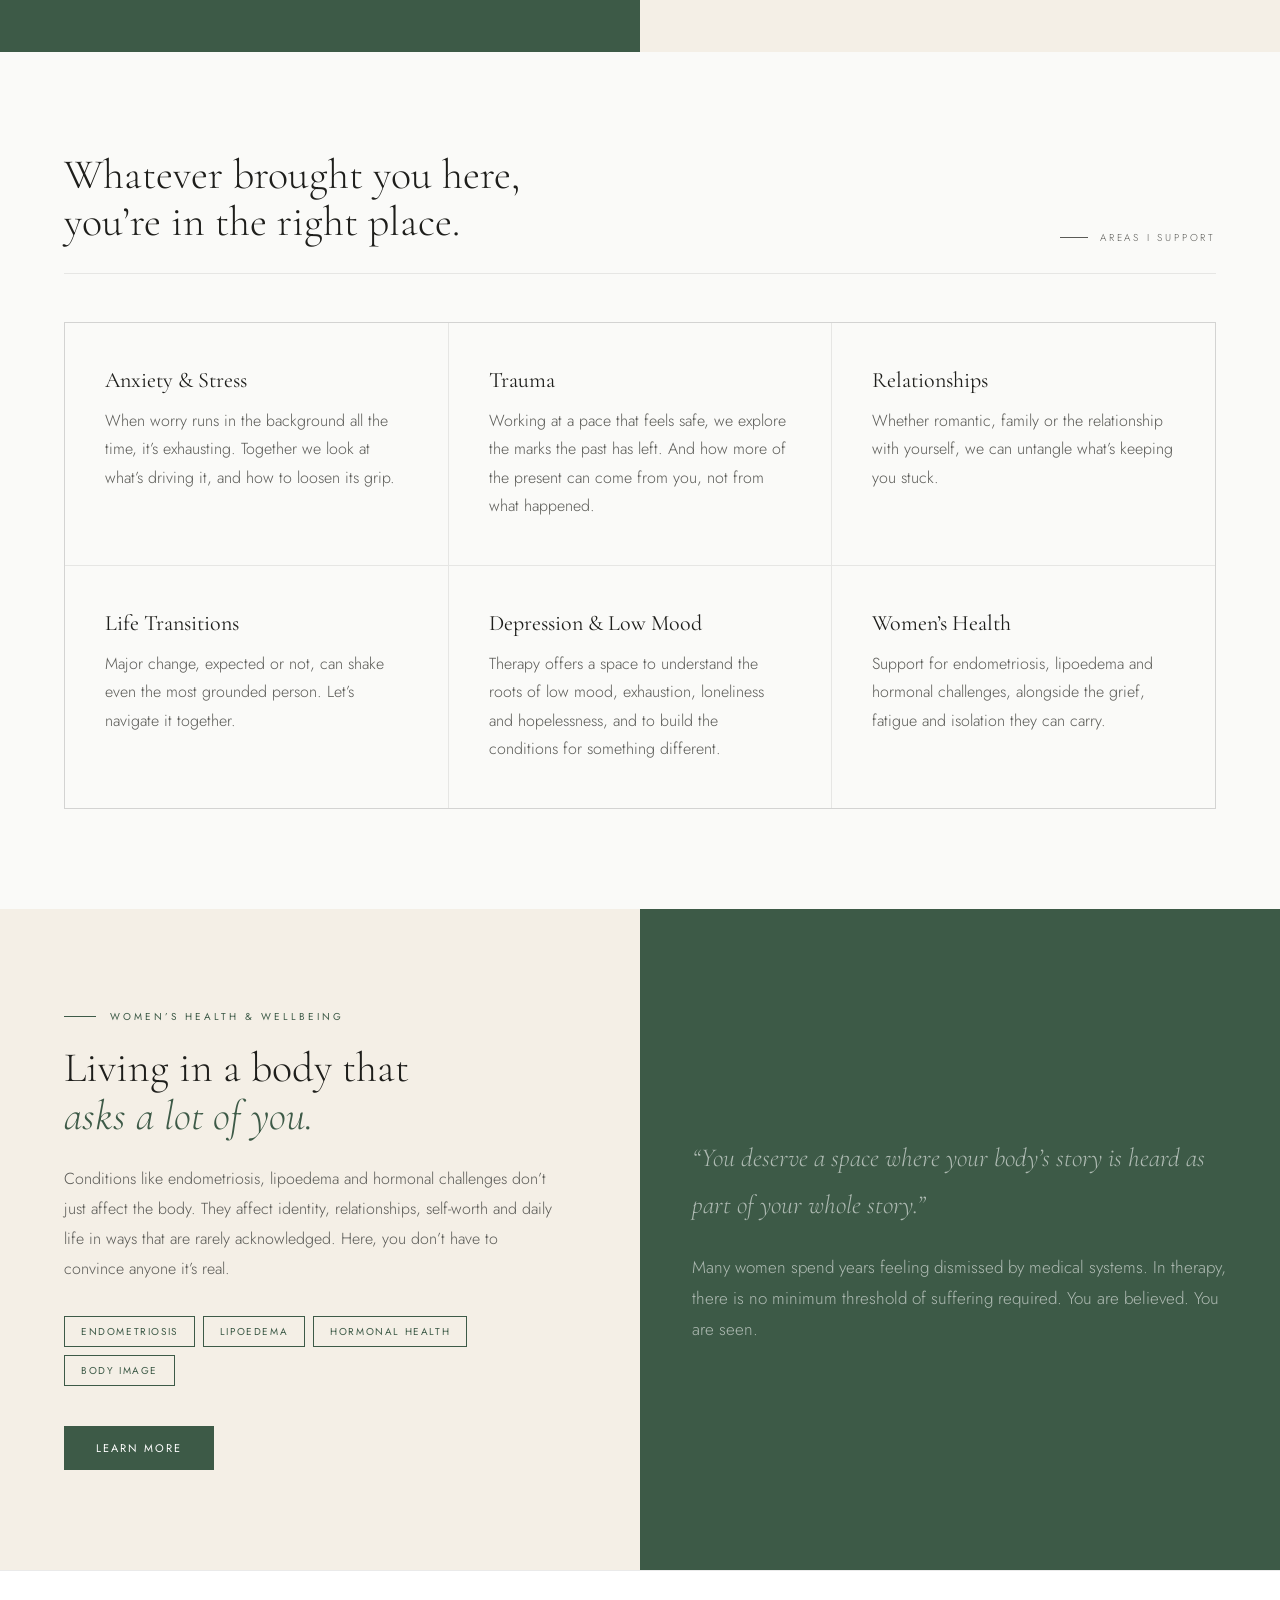
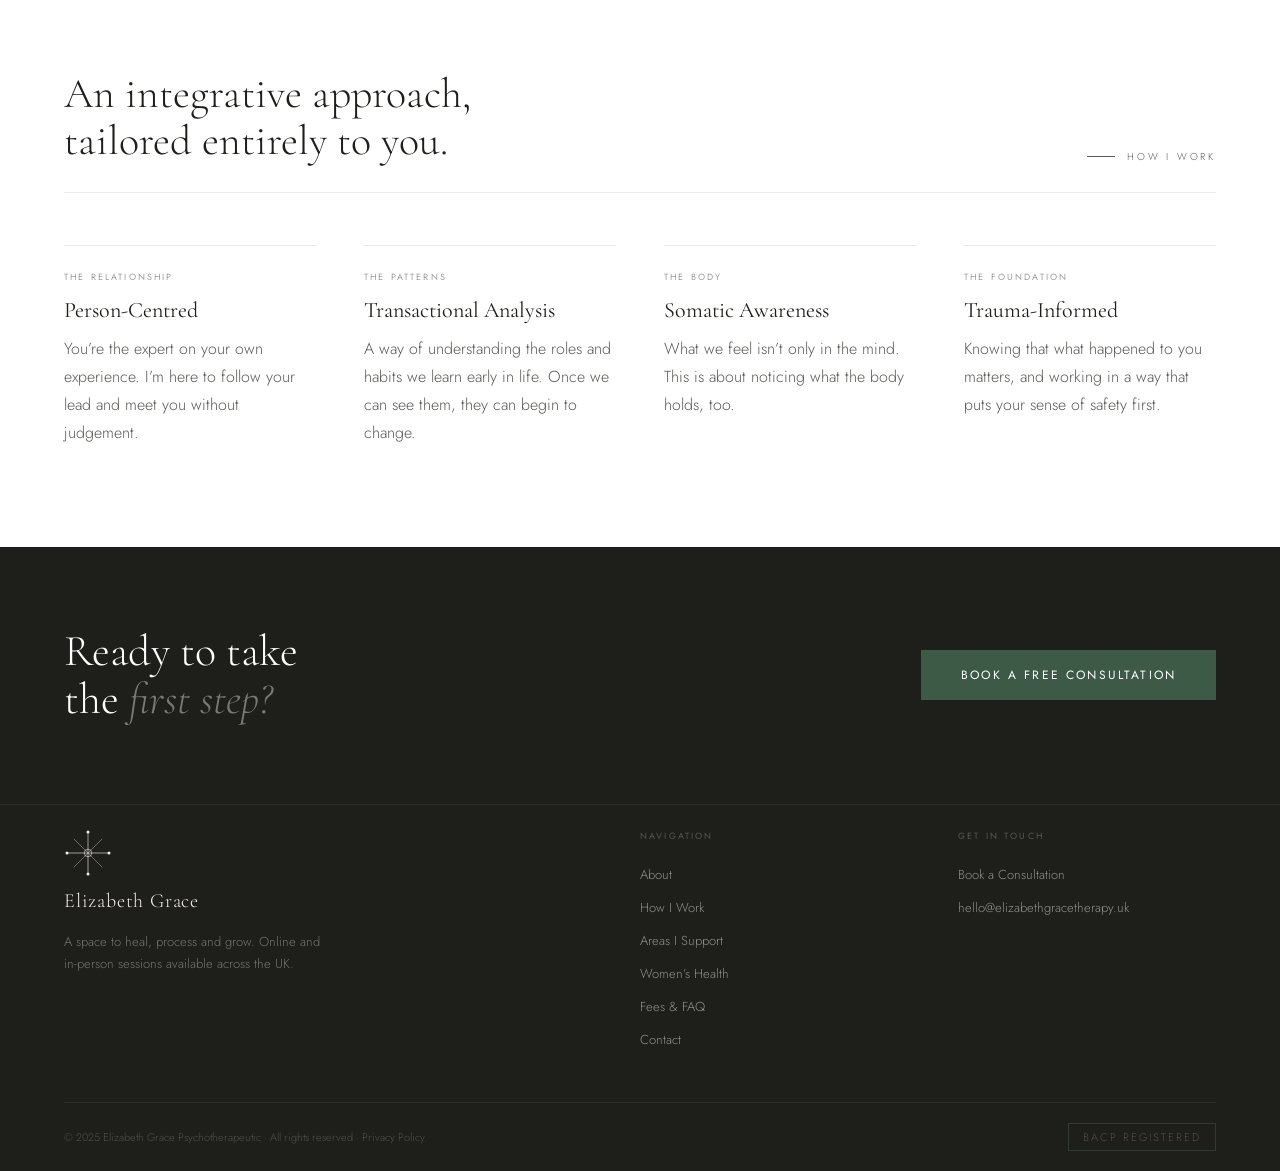
==== commit 6da9d7ff: "Remove learn more button" ====
--- a/index.html
+++ b/index.html
@@ -31,7 +31,6 @@
     <p class="hero-tagline">You don&rsquo;t need the right words, just somewhere to start.</p>
     <div class="hero-actions">
       <a href="contact.html" class="btn-fill">Book a Consultation</a>
-      <a href="about.html" class="btn-outline">Learn More</a>
     </div>
   </div>
   <div class="hero-right">
@@ -185,7 +184,7 @@
     <div>
       <div class="footer-heading">Get in Touch</div>
       <ul class="footer-links">
-        <li><a href="mailto:hello@elizabethgracetherapy.uk">Book a Consultation</a></li>
+        <li><a href="contact.html">Book a Consultation</a></li>
         <li><a href="mailto:hello@elizabethgracetherapy.uk">hello@elizabethgracetherapy.uk</a></li>
       </ul>
     </div>
--- a/styles.css
+++ b/styles.css
@@ -215,6 +215,9 @@
   font-size: 10px; letter-spacing: 0.16em; text-transform: uppercase;
   padding: 7px 16px; font-weight: 400;
 }
+a.tag { text-decoration: none; transition: background 0.2s, color 0.2s; }
+a.tag:hover { background: var(--green); color: var(--white); }
+.eyebrow[id] { scroll-margin-top: 108px; }
 .womens-panel {
   background: var(--green); padding: 90px 52px;
   display: flex; flex-direction: column; justify-content: center;
